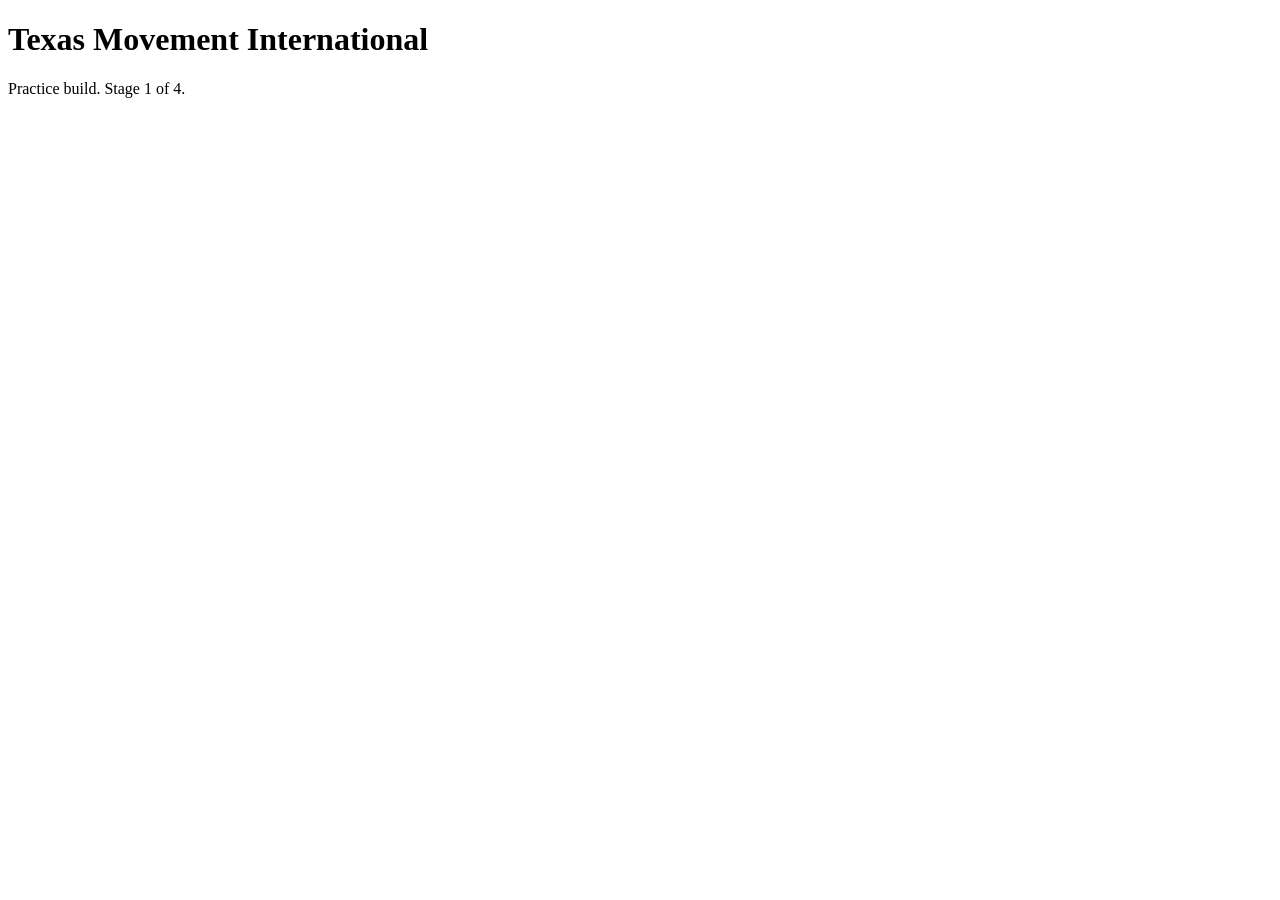
==== index.html @ b26edf48 "Add initial HTML structure for index page" ====
<!DOCTYPE html>
<html lang="en">
<head>
<meta charset="UTF-8">
<meta name="viewport" content="width=device-width, initial-scale=1.0">
<title>Texas Movement International</title>
</head>
<body>
<h1>Texas Movement International</h1>
<p>Practice build. Stage 1 of 4.</p>
</body>
</html>
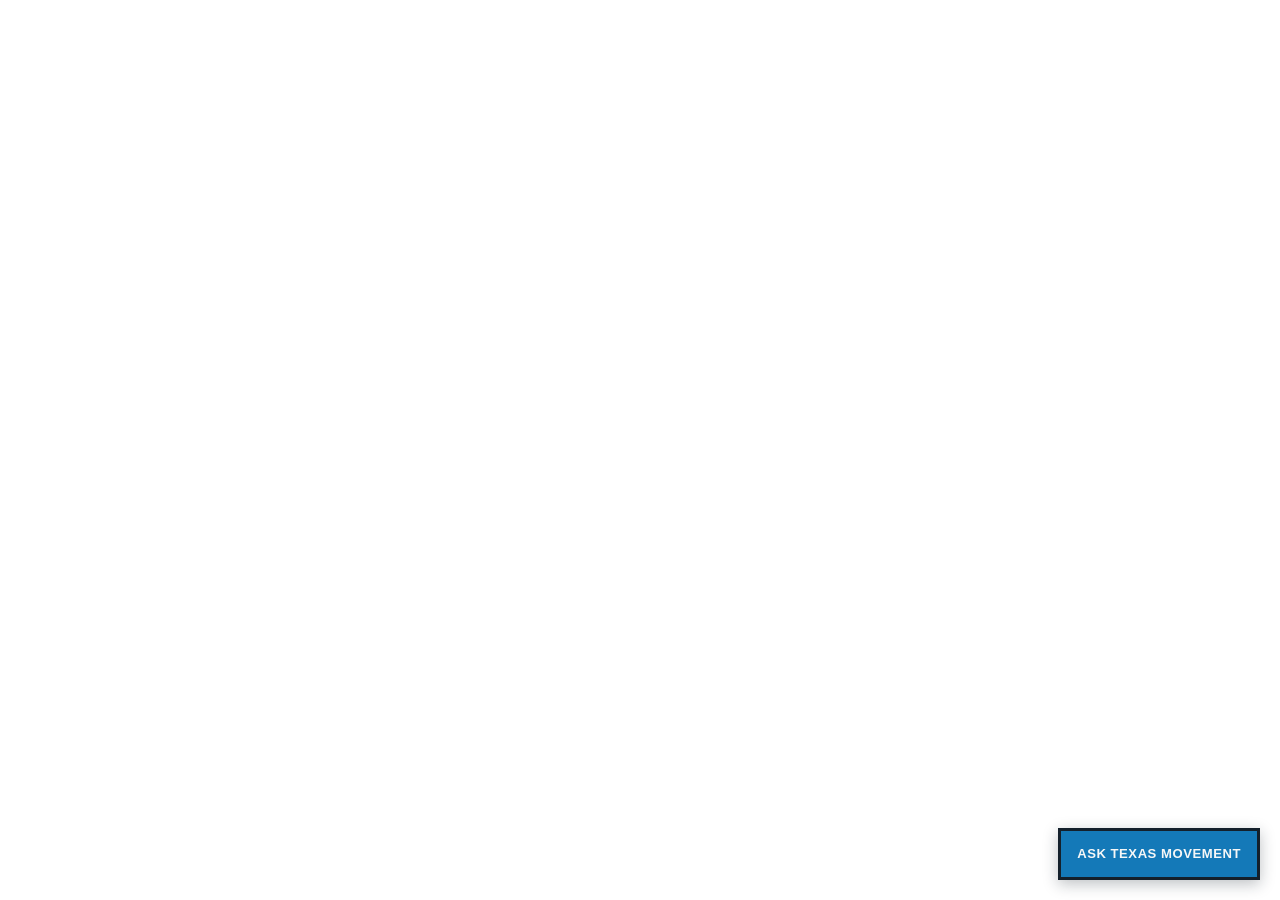
==== commit 7243e700: "Update title and add scripts in index.html" ====
--- a/index.html
+++ b/index.html
@@ -3,10 +3,11 @@
 <head>
 <meta charset="UTF-8">
 <meta name="viewport" content="width=device-width, initial-scale=1.0">
-<title>Texas Movement International</title>
+<title>Texas Movement Chatbot</title>
+<link rel="stylesheet" href="chatbot.css">
 </head>
 <body>
-<h1>Texas Movement International</h1>
-<p>Practice build. Stage 1 of 4.</p>
+<script src="knowledge.js"></script>
+<script src="chatbot.js"></script>
 </body>
 </html>
--- a/chatbot.css
+++ b/chatbot.css
@@ -0,0 +1,65 @@
+.tmi-c-launcher{
+  position:fixed;right:20px;bottom:20px;z-index:1500;
+  background:#1479B8;color:#F6F7F7;
+  border:3px solid #14202B;
+  font:800 .82rem/1.15 sans-serif;letter-spacing:.04em;text-transform:uppercase;
+  padding:12px 16px;min-height:52px;cursor:pointer;
+  box-shadow:0 4px 14px rgba(20,32,43,.28);
+}
+.tmi-c-launcher:hover{background:#14202B}
+
+.tmi-c-panel{
+  position:fixed;right:20px;bottom:86px;z-index:1500;
+  width:366px;max-width:calc(100vw - 40px);
+  height:min(540px,calc(100vh - 130px));
+  display:none;flex-direction:column;
+  background:#F6F7F7;border:3px solid #14202B;
+  box-shadow:0 10px 30px rgba(20,32,43,.3);
+}
+.tmi-c-panel[data-open="true"]{display:flex}
+
+.tmi-c-head{display:flex;align-items:center;justify-content:space-between;gap:10px;
+  padding:12px 14px;background:#14202B;color:#F6F7F7;border-bottom:3px solid #14202B}
+.tmi-c-title{font:800 .95rem/1.2 sans-serif;margin:0}
+.tmi-c-close{background:transparent;border:2px solid #F6F7F7;color:#F6F7F7;
+  width:34px;height:34px;font-size:1.1rem;line-height:1;cursor:pointer;flex:0 0 34px}
+.tmi-c-close:hover{background:#F6F7F7;color:#14202B}
+
+.tmi-c-log{flex:1 1 auto;overflow-y:auto;padding:14px;display:flex;flex-direction:column;gap:10px}
+.tmi-c-msg{max-width:88%;padding:10px 13px;border:2px solid #14202B;
+  font:400 .95rem/1.5 Georgia,serif;white-space:pre-wrap;overflow-wrap:anywhere}
+.tmi-c-msg[data-who="bot"]{align-self:flex-start;background:#E3E6E7;color:#14202B}
+.tmi-c-msg[data-who="user"]{align-self:flex-end;background:#1479B8;color:#F6F7F7}
+.tmi-c-msg[data-who="note"]{align-self:stretch;max-width:100%;background:#F6F7F7;
+  border-style:dashed;font-size:.88rem;color:#46535F}
+.tmi-c-links{align-self:flex-start;display:flex;flex-wrap:wrap;gap:8px;max-width:88%}
+.tmi-c-link{display:inline-block;font:700 .8rem sans-serif;
+  padding:7px 11px;border:2px solid #14202B;background:#F6F7F7;color:#14202B;text-decoration:none}
+.tmi-c-link:hover{background:#1479B8;color:#F6F7F7;border-color:#1479B8}
+
+.tmi-c-privacy{margin:0;padding:9px 14px;background:#E3E6E7;border-top:2px solid rgba(20,32,43,.22);
+  font:400 .74rem/1.4 Georgia,serif;color:#46535F}
+.tmi-c-form{display:flex;gap:8px;padding:12px 14px;border-top:2px solid #14202B;background:#E3E6E7}
+.tmi-c-input{flex:1 1 auto;min-width:0;resize:none;min-height:46px;max-height:110px;
+  padding:11px;border:2px solid #14202B;background:#F6F7F7;color:#14202B;
+  font:400 .95rem/1.4 Georgia,serif;border-radius:0}
+.tmi-c-send{flex:0 0 auto;background:#14202B;color:#F6F7F7;border:2px solid #14202B;
+  font:800 .82rem sans-serif;padding:0 15px;min-height:46px;cursor:pointer}
+.tmi-c-send:hover:not(:disabled){background:#1479B8;border-color:#1479B8}
+.tmi-c-send:disabled{opacity:.5;cursor:not-allowed}
+
+.tmi-c-foot{display:flex;align-items:center;justify-content:space-between;gap:10px;
+  padding:9px 14px;border-top:2px solid rgba(20,32,43,.22);background:#F6F7F7}
+.tmi-c-disclosure{margin:0;font:400 .7rem/1.35 Georgia,serif;color:#46535F;flex:1 1 auto}
+.tmi-c-clear{flex:0 0 auto;background:transparent;border:2px solid rgba(20,32,43,.22);
+  color:#14202B;font:700 .72rem sans-serif;padding:6px 9px;cursor:pointer}
+.tmi-c-clear:hover{border-color:#14202B}
+
+.tmi-c-sr{position:absolute;width:1px;height:1px;margin:-1px;padding:0;overflow:hidden;
+  clip:rect(0 0 0 0);white-space:nowrap;border:0}
+
+@media(max-width:520px){
+  .tmi-c-launcher{right:14px;bottom:14px;padding:11px 13px;font-size:.74rem}
+  .tmi-c-panel{right:14px;left:14px;width:auto;max-width:none;bottom:78px;
+    height:min(70vh,calc(100vh - 118px))}
+}
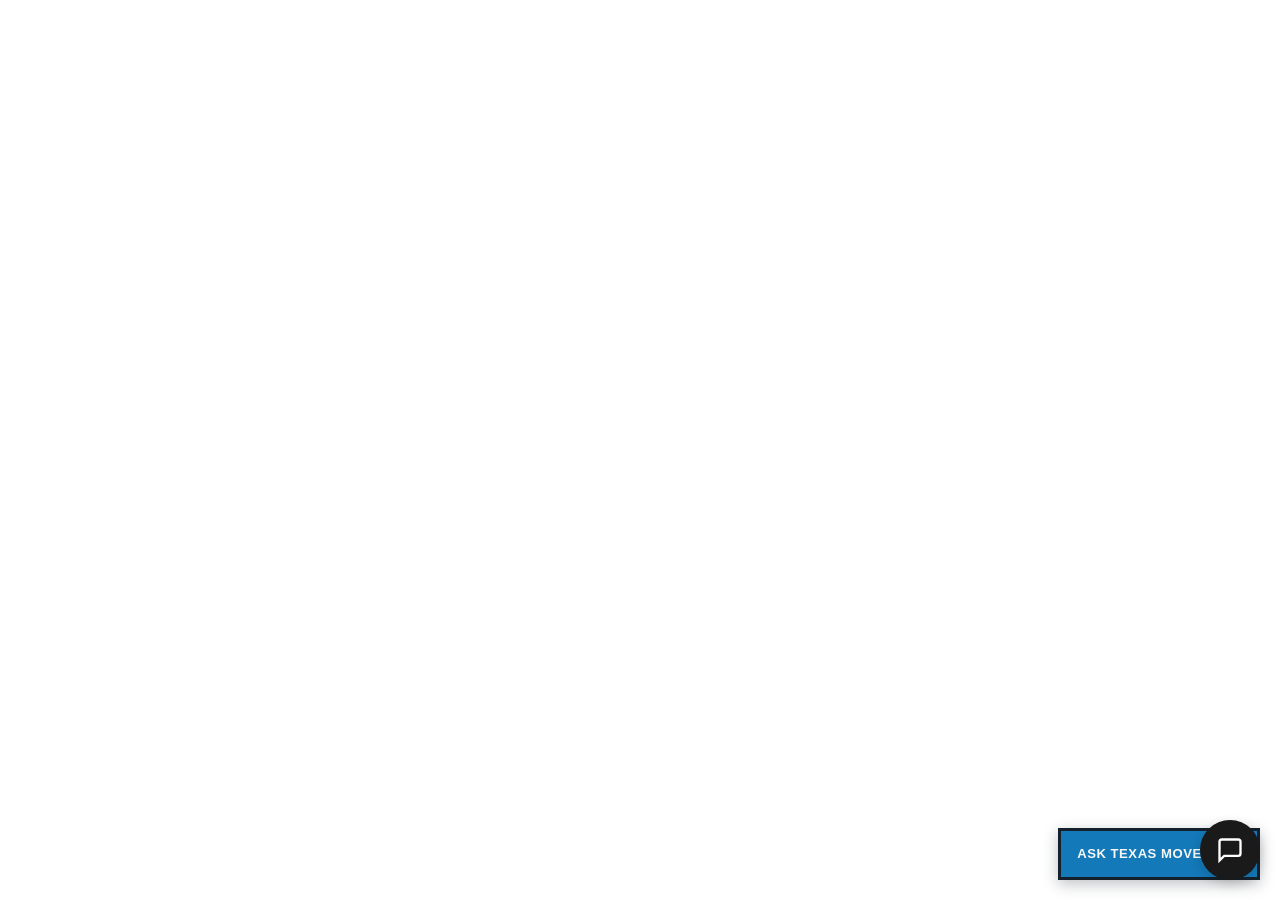
==== commit 2e69787b: "Add deferred script loading for chatbot.js" ====
--- a/index.html
+++ b/index.html
@@ -9,5 +9,6 @@
 <body>
 <script src="knowledge.js"></script>
 <script src="chatbot.js"></script>
+  <script src="/assets/chatbot/chatbot.js" defer></script>
 </body>
 </html>
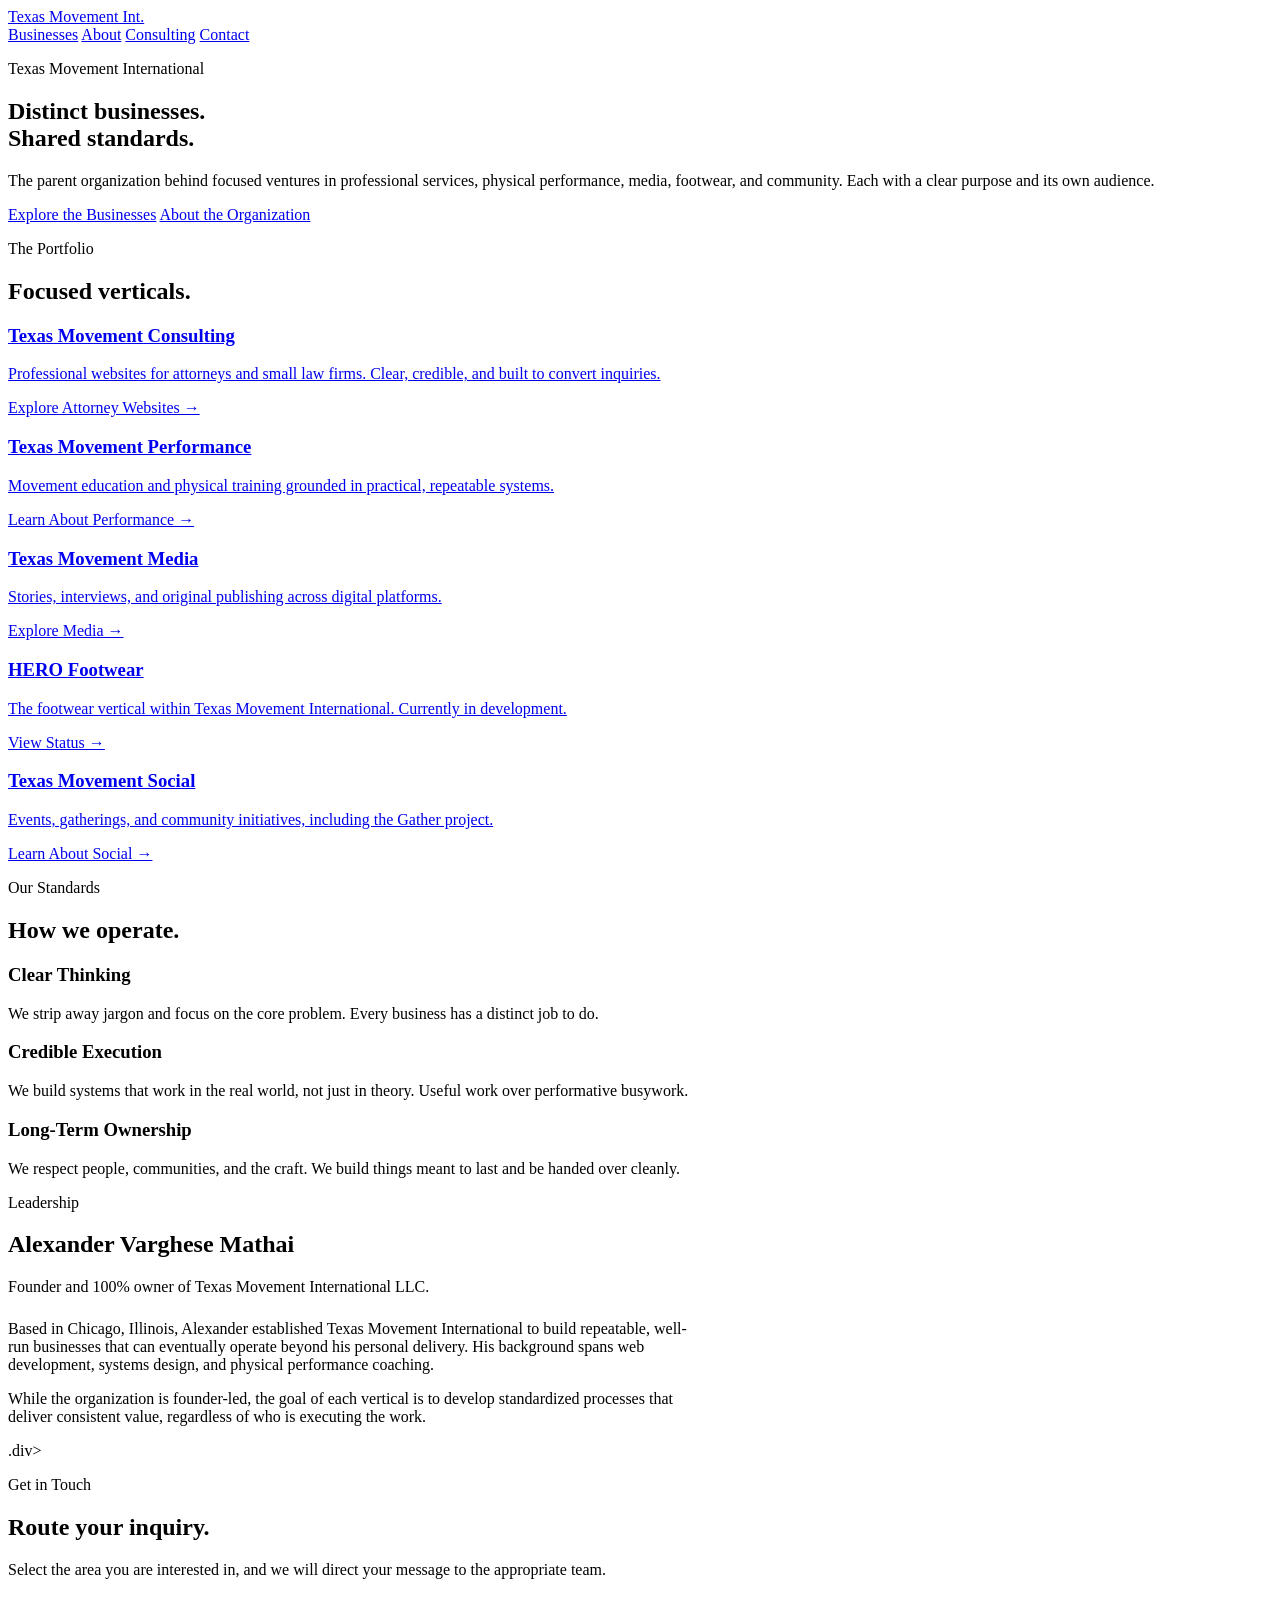
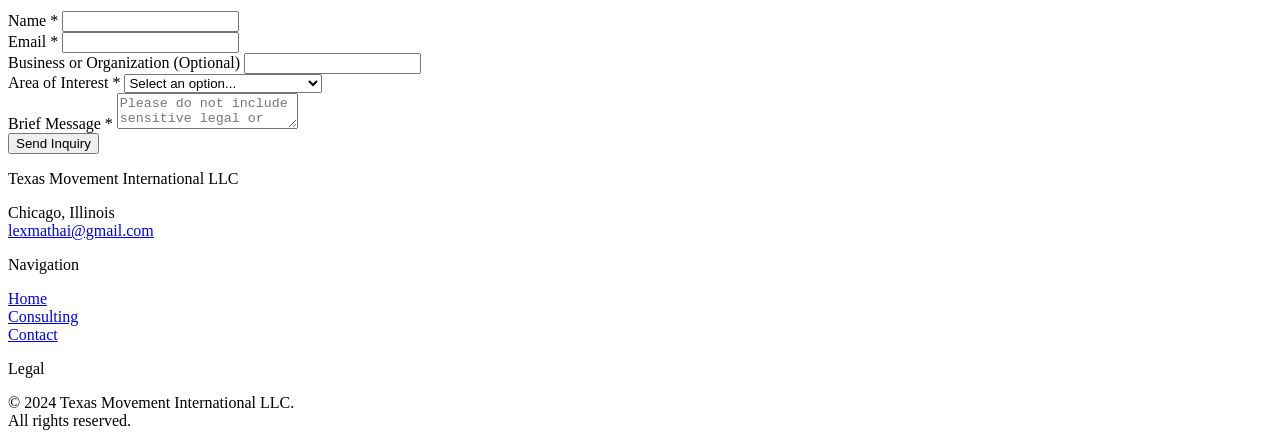
==== commit cab088e0: "Modify title, meta tags, and stylesheet links Updated the title and meta description for better SEO." ====
--- a/index.html
+++ b/index.html
@@ -3,12 +3,173 @@
 <head>
 <meta charset="UTF-8">
 <meta name="viewport" content="width=device-width, initial-scale=1.0">
-<title>Texas Movement Chatbot</title>
-<link rel="stylesheet" href="chatbot.css">
+<title>Texas Movement International</title>
+<meta name="description" content="The parent organization behind focused ventures in professional services, physical performance, media, footwear, and community.">
+<link rel="preconnect" href="https://fonts.googleapis.com">
+<link rel="preconnect" href="https://fonts.gstatic.com" crossorigin>
+<link href="https://fonts.googleapis.com/css2?family=Archivo:wght@400;700;800&family=Source+Serif+4:opsz,wght@8..60,400;600&display=swap" rel="stylesheet">
+<link rel="stylesheet" href="style.css">
 </head>
 <body>
-<script src="knowledge.js"></script>
-<script src="chatbot.js"></script>
-  <script src="/assets/chatbot/chatbot.js" defer></script>
+
+<header class="site-header">
+  <div class="container nav-wrap">
+    <a href="index.html" class="brand">Texas Movement Int.</a>
+    <nav class="nav" aria-label="Primary">
+      <a href="index.html" class="active">Businesses</a>
+      <a href="#about">About</a>
+      <a href="consulting.html">Consulting</a>
+      <a href="#contact">Contact</a>
+    </nav>
+  </div>
+</header>
+
+<main>
+  <!-- HERO -->
+  <section class="section surface">
+    <div class="container">
+      <p class="eyebrow">Texas Movement International</p>
+      <h1 class="display section-title">Distinct businesses.<br>Shared standards.</h1>
+      <p class="lead">The parent organization behind focused ventures in professional services, physical performance, media, footwear, and community. Each with a clear purpose and its own audience.</p>
+      <div class="actions">
+        <a href="#businesses" class="btn">Explore the Businesses</a>
+        <a href="#about" class="btn secondary">About the Organization</a>
+      </div>
+    </div>
+  </section>
+
+  <!-- BUSINESSES -->
+  <section id="businesses" class="section">
+    <div class="container">
+      <p class="eyebrow">The Portfolio</p>
+      <h2 class="display section-title">Focused verticals.</h2>
+      <div class="cards">
+        <a href="consulting.html" class="card">
+          <h3>Texas Movement Consulting</h3>
+          <p>Professional websites for attorneys and small law firms. Clear, credible, and built to convert inquiries.</p>
+          <span class="go">Explore Attorney Websites &rarr;</span>
+        </a>
+        <a href="#performance" class="card">
+          <h3>Texas Movement Performance</h3>
+          <p>Movement education and physical training grounded in practical, repeatable systems.</p>
+          <span class="go">Learn About Performance &rarr;</span>
+        </a>
+        <a href="#media" class="card">
+          <h3>Texas Movement Media</h3>
+          <p>Stories, interviews, and original publishing across digital platforms.</p>
+          <span class="go">Explore Media &rarr;</span>
+        </a>
+        <a href="#hero" class="card">
+          <h3>HERO Footwear</h3>
+          <p>The footwear vertical within Texas Movement International. Currently in development.</p>
+          <span class="go">View Status &rarr;</span>
+        </a>
+        <a href="#social" class="card">
+          <h3>Texas Movement Social</h3>
+          <p>Events, gatherings, and community initiatives, including the Gather project.</p>
+          <span class="go">Learn About Social &rarr;</span>
+        </a>
+      </div>
+    </div>
+  </section>
+
+  <!-- SHARED APPROACH -->
+  <section class="section surface">
+    <div class="container">
+      <p class="eyebrow">Our Standards</p>
+      <h2 class="display section-title">How we operate.</h2>
+      <div class="cards">
+        <div class="card" style="cursor: default;">
+          <h3>Clear Thinking</h3>
+          <p>We strip away jargon and focus on the core problem. Every business has a distinct job to do.</p>
+        </div>
+        <div class="card" style="cursor: default;">
+          <h3>Credible Execution</h3>
+          <p>We build systems that work in the real world, not just in theory. Useful work over performative busywork.</p>
+        </div>
+        <div class="card" style="cursor: default;">
+          <h3>Long-Term Ownership</h3>
+          <p>We respect people, communities, and the craft. We build things meant to last and be handed over cleanly.</p>
+        </div>
+      </div>
+    </div>
+  </section>
+
+  <!-- FOUNDER -->
+  <section id="about" class="section">
+    <div class="container">
+      <div style="max-width: 700px;">
+        <p class="eyebrow">Leadership</p>
+        <h2 class="display section-title">Alexander Varghese Mathai</h2>
+        <p class="lead" style="margin-bottom: 24px;">Founder and 100% owner of Texas Movement International LLC.</p>
+        <p>Based in Chicago, Illinois, Alexander established Texas Movement International to build repeatable, well-run businesses that can eventually operate beyond his personal delivery. His background spans web development, systems design, and physical performance coaching.</p>
+        <p class="small" style="margin-top: 16px;">While the organization is founder-led, the goal of each vertical is to develop standardized processes that deliver consistent value, regardless of who is executing the work.</p>
+     .div>
+    </div>
+  </section>
+
+  <!-- CONTACT -->
+  <section id="contact" class="section surface">
+    <div class="container">
+      <p class="eyebrow">Get in Touch</p>
+      <h2 class="display section-title">Route your inquiry.</h2>
+      <p class="lead" style="margin-bottom: 32px;">Select the area you are interested in, and we will direct your message to the appropriate team.</p>
+      
+      <!-- NOTE: Replace 'YOUR_FORMSPREE_ENDPOINT' with a real Formspree or Netlify Forms endpoint -->
+      <form action="https://formspree.io/f/YOUR_FORMSPREE_ENDPOINT" method="POST" style="max-width: 600px;">
+        <div class="form-group">
+          <label for="name">Name *</label>
+          <input type="text" id="name" name="name" required>
+        </div>
+        <div class="form-group">
+          <label for="email">Email *</label>
+          <input type="email" id="email" name="email" required>
+        </div>
+        <div class="form-group">
+          <label for="organization">Business or Organization (Optional)</label>
+          <input type="text" id="organization" name="organization">
+        </div>
+        <div class="form-group">
+          <label for="interest">Area of Interest *</label>
+          <select id="interest" name="interest" required>
+            <option value="" disabled selected>Select an option...</option>
+            <option value="consulting">Attorney Website / Consulting</option>
+            <option value="performance">Performance</option>
+            <option value="media">Media</option>
+            <option value="hero">HERO Footwear</option>
+            <option value="social">Social / Gather</option>
+            <option value="general">General Inquiry</option>
+          </select>
+        </div>
+        <div class="form-group">
+          <label for="message">Brief Message *</label>
+          <textarea id="message" name="message" required placeholder="Please do not include sensitive legal or personal information in this form."></textarea>
+        </div>
+        <button type="submit" class="btn">Send Inquiry</button>
+      </form>
+    </div>
+  </section>
+</main>
+
+<footer class="site-footer">
+  <div class="container footer-grid">
+    <div>
+      <p class="eyebrow" style="margin-bottom: 8px;">Texas Movement International LLC</p>
+      <p class="small">Chicago, Illinois<br>
+      <a href="mailto:lexmathai@gmail.com">lexmathai@gmail.com</a></p>
+    </div>
+    <div>
+      <p class="eyebrow" style="margin-bottom: 8px;">Navigation</p>
+      <p class="small"><a href="index.html">Home</a><br>
+      <a href="consulting.html">Consulting</a><br>
+      <a href="#contact">Contact</a></p>
+    </div>
+    <div>
+      <p class="eyebrow" style="margin-bottom: 8px;">Legal</p>
+      <p class="small">&copy; 2024 Texas Movement International LLC.<br>All rights reserved.</p>
+    </div>
+  </div>
+</footer>
+
 </body>
 </html>
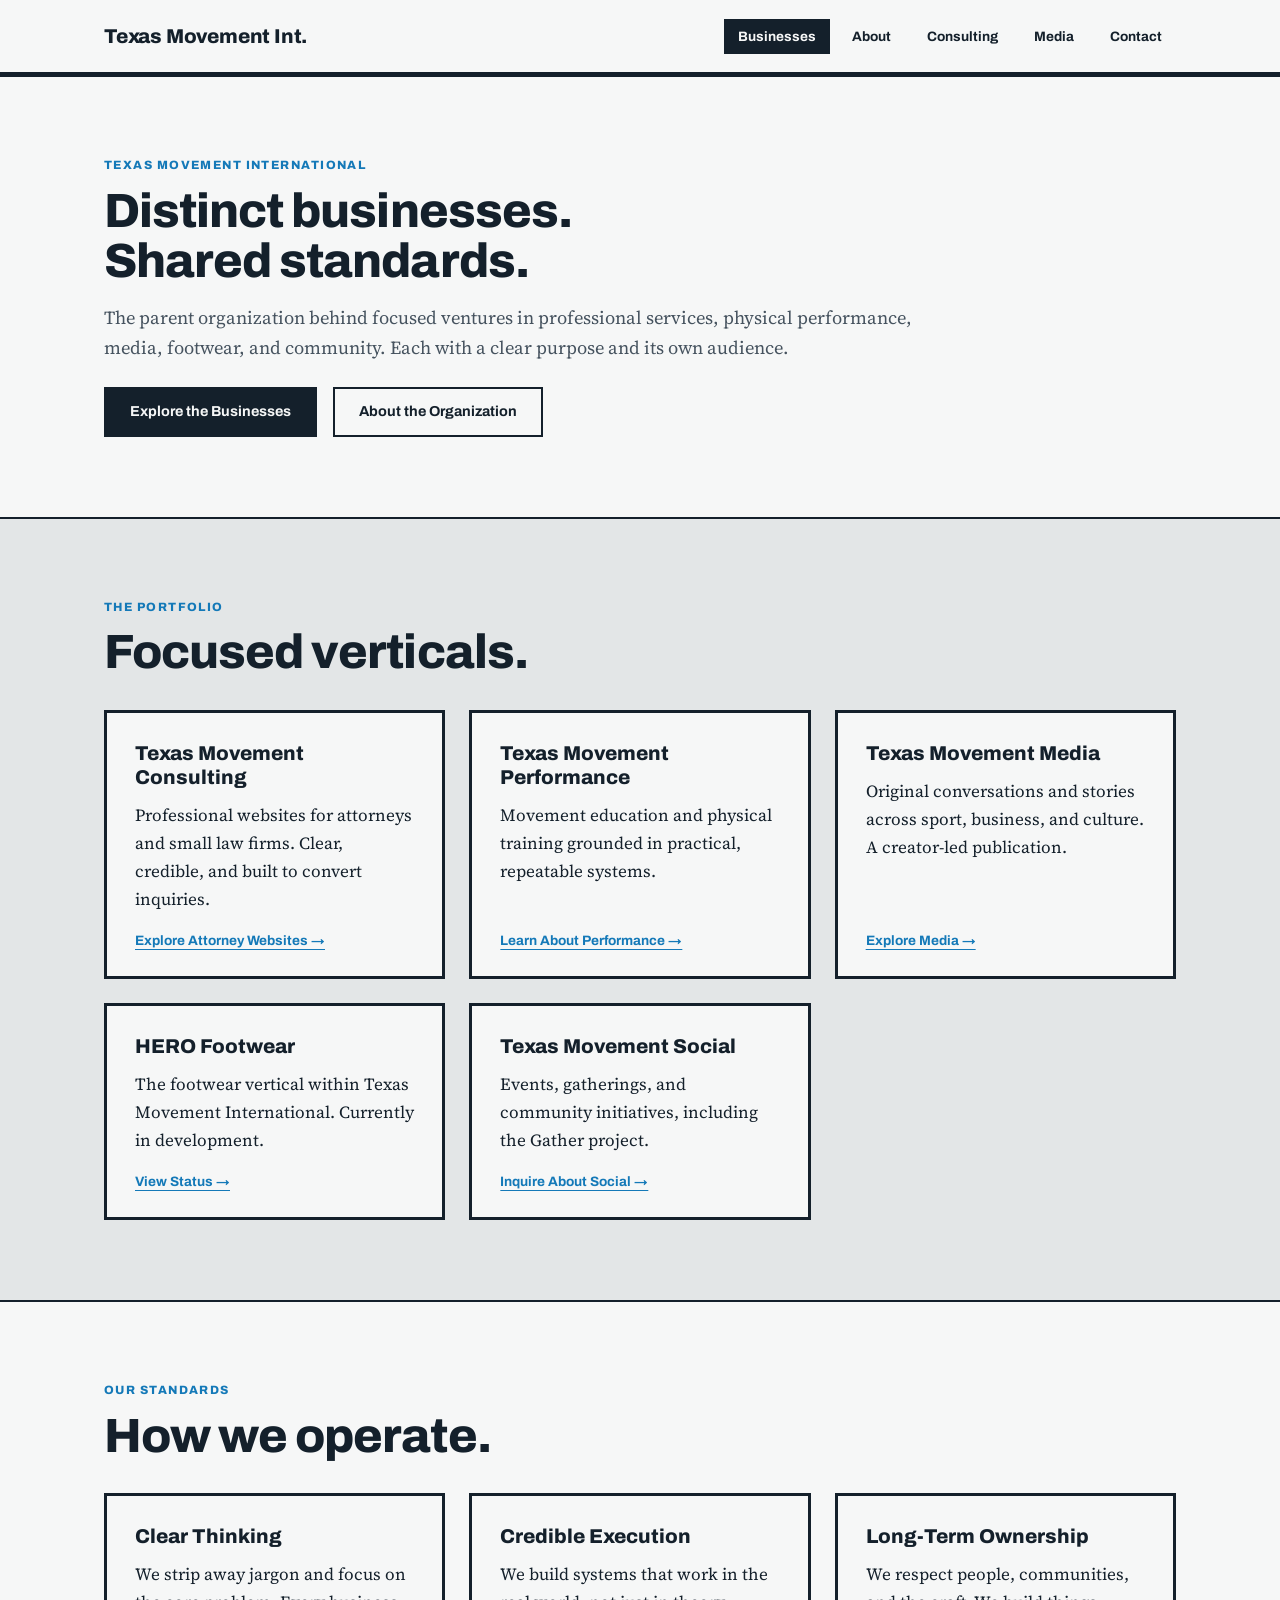
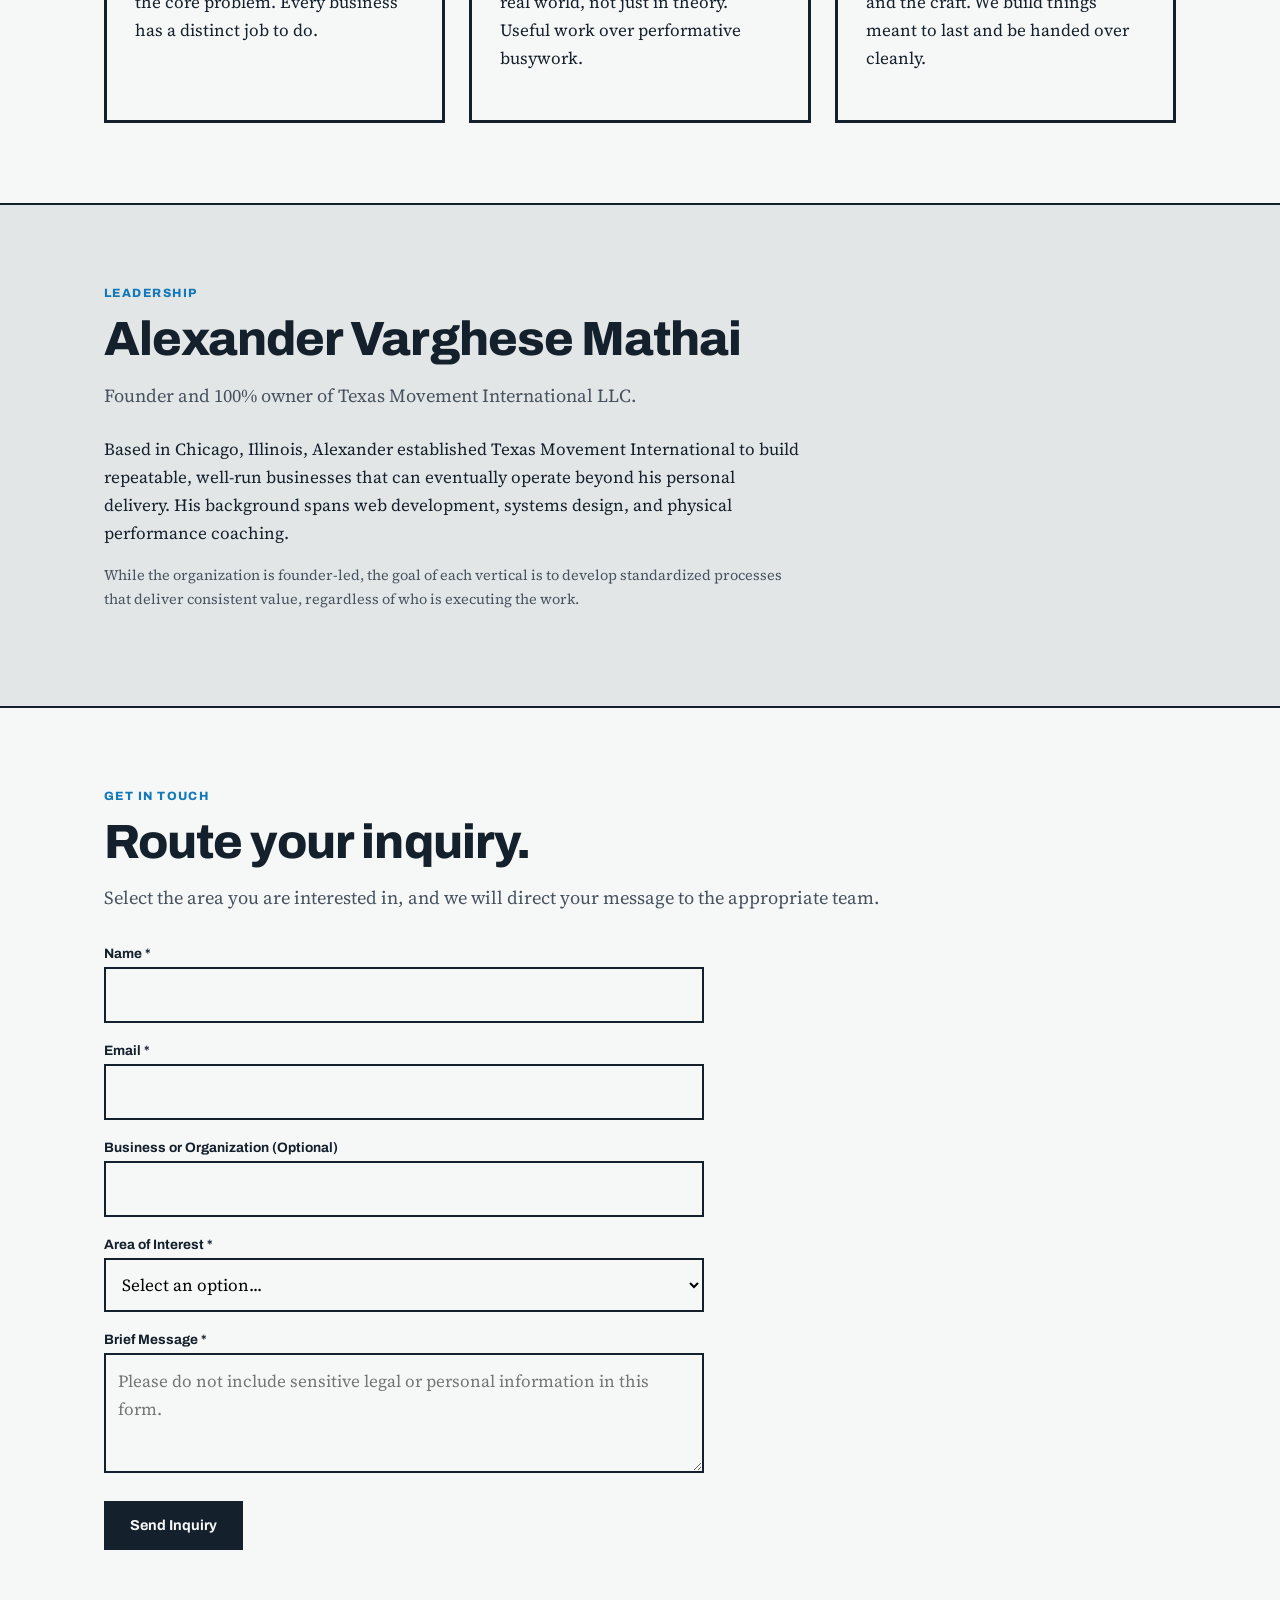
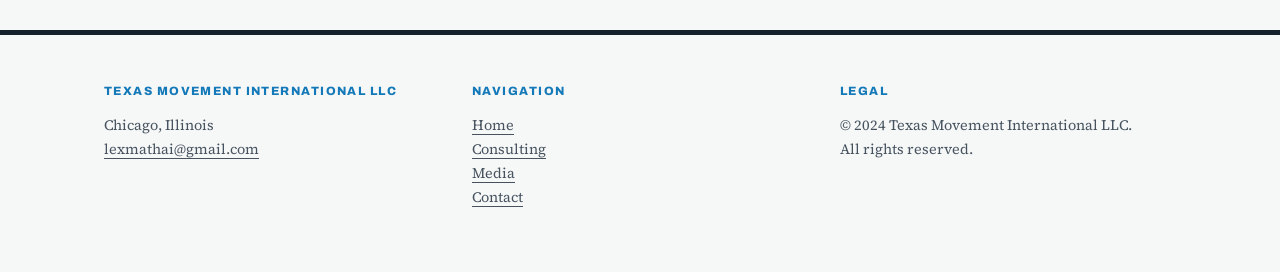
==== commit 883d7e0f: "Update navigation links and content in index.html" ====
--- a/index.html
+++ b/index.html
@@ -19,6 +19,7 @@
       <a href="index.html" class="active">Businesses</a>
       <a href="#about">About</a>
       <a href="consulting.html">Consulting</a>
+      <a href="media.html">Media</a>
       <a href="#contact">Contact</a>
     </nav>
   </div>
@@ -49,25 +50,25 @@
           <p>Professional websites for attorneys and small law firms. Clear, credible, and built to convert inquiries.</p>
           <span class="go">Explore Attorney Websites &rarr;</span>
         </a>
-        <a href="#performance" class="card">
+        <a href="performance.html" class="card">
           <h3>Texas Movement Performance</h3>
           <p>Movement education and physical training grounded in practical, repeatable systems.</p>
           <span class="go">Learn About Performance &rarr;</span>
         </a>
-        <a href="#media" class="card">
+        <a href="media.html" class="card">
           <h3>Texas Movement Media</h3>
-          <p>Stories, interviews, and original publishing across digital platforms.</p>
+          <p>Original conversations and stories across sport, business, and culture. A creator-led publication.</p>
           <span class="go">Explore Media &rarr;</span>
         </a>
-        <a href="#hero" class="card">
+        <a href="hero.html" class="card">
           <h3>HERO Footwear</h3>
           <p>The footwear vertical within Texas Movement International. Currently in development.</p>
           <span class="go">View Status &rarr;</span>
         </a>
-        <a href="#social" class="card">
+        <a href="#contact" class="card">
           <h3>Texas Movement Social</h3>
           <p>Events, gatherings, and community initiatives, including the Gather project.</p>
-          <span class="go">Learn About Social &rarr;</span>
+          <span class="go">Inquire About Social &rarr;</span>
         </a>
       </div>
     </div>
@@ -104,7 +105,7 @@
         <p class="lead" style="margin-bottom: 24px;">Founder and 100% owner of Texas Movement International LLC.</p>
         <p>Based in Chicago, Illinois, Alexander established Texas Movement International to build repeatable, well-run businesses that can eventually operate beyond his personal delivery. His background spans web development, systems design, and physical performance coaching.</p>
         <p class="small" style="margin-top: 16px;">While the organization is founder-led, the goal of each vertical is to develop standardized processes that deliver consistent value, regardless of who is executing the work.</p>
-     .div>
+      </div>
     </div>
   </section>
 
@@ -162,6 +163,7 @@
       <p class="eyebrow" style="margin-bottom: 8px;">Navigation</p>
       <p class="small"><a href="index.html">Home</a><br>
       <a href="consulting.html">Consulting</a><br>
+      <a href="media.html">Media</a><br>
       <a href="#contact">Contact</a></p>
     </div>
     <div>
--- a/style.css
+++ b/style.css
@@ -0,0 +1,81 @@
+:root {
+  --ink: #14202B;
+  --concrete: #E3E6E7;
+  --white: #F6F7F7;
+  --blue: #1479B8;
+  --red: #C8102E;
+  --mute: #46535F;
+  --line: rgba(20, 32, 43, 0.15);
+  --head: "Archivo", "Helvetica Neue", Arial, sans-serif;
+  --body: "Source Serif 4", Georgia, serif;
+  --nav-h: 72px;
+}
+
+* { box-sizing: border-box; }
+html { scroll-behavior: smooth; scroll-padding-top: calc(var(--nav-h) + 24px); }
+body { margin: 0; background: var(--concrete); color: var(--ink); font: 1.0625rem/1.65 var(--body); }
+a { color: inherit; text-underline-offset: 4px; }
+:focus-visible { outline: 3px solid var(--blue); outline-offset: 3px; }
+.container { max-width: 1120px; margin: 0 auto; padding: 0 24px; }
+
+/* Typography */
+.display { font-family: var(--head); font-weight: 800; line-height: 1.05; letter-spacing: -0.02em; margin: 0; }
+.eyebrow { font: 800 0.75rem/1.4 var(--head); letter-spacing: 0.12em; text-transform: uppercase; color: var(--blue); margin: 0 0 12px; }
+.lead { font-size: 1.15rem; max-width: 52rem; color: var(--mute); margin: 0; }
+.small { font-size: 0.9rem; color: var(--mute); }
+
+/* Navigation */
+.site-header { position: sticky; top: 0; z-index: 900; background: var(--white); border-bottom: 3px solid var(--ink); }
+.nav-wrap { display: flex; align-items: center; justify-content: space-between; min-height: var(--nav-h); }
+.brand { font: 800 1.25rem/1 var(--head); text-decoration: none; letter-spacing: -0.01em; }
+.nav { display: flex; gap: 8px; font: 700 0.85rem var(--head); }
+.nav a { text-decoration: none; padding: 8px 12px; border: 2px solid transparent; }
+.nav a:hover { border-color: var(--ink); }
+.nav a.active { background: var(--ink); color: var(--white); border-color: var(--ink); }
+
+/* Buttons */
+.btn { display: inline-flex; align-items: center; justify-content: center; background: var(--ink); color: var(--white); font: 700 0.9rem/1.2 var(--head); padding: 14px 24px; border: 2px solid var(--ink); text-decoration: none; cursor: pointer; min-height: 48px; }
+.btn:hover { background: var(--blue); border-color: var(--blue); }
+.btn.secondary { background: transparent; color: var(--ink); }
+.btn.secondary:hover { background: var(--ink); color: var(--white); }
+.actions { display: flex; gap: 16px; flex-wrap: wrap; margin-top: 24px; }
+
+/* Sections */
+.section { padding: 80px 0; }
+.section.surface { background: var(--white); border-top: 2px solid var(--ink); border-bottom: 2px solid var(--ink); }
+.section-title { font-size: clamp(2rem, 5vw, 3rem); margin: 0 0 16px; }
+
+/* Business Cards */
+.cards { display: grid; grid-template-columns: repeat(auto-fit, minmax(min(300px, 100%), 1fr)); gap: 24px; margin-top: 32px; }
+.card { display: flex; flex-direction: column; padding: 28px; border: 3px solid var(--ink); background: var(--white); text-decoration: none; color: inherit; transition: border-color 0.2s; }
+.card:hover { border-color: var(--blue); }
+.card h3 { font: 800 1.25rem/1.2 var(--head); margin: 0 0 12px; }
+.card p { margin: 0 0 20px; flex-grow: 1; }
+.card .go { font: 700 0.85rem var(--head); color: var(--blue); text-decoration: underline; }
+
+/* Consulting Specifics */
+.pricing-grid { display: grid; grid-template-columns: repeat(auto-fit, minmax(300px, 1fr)); gap: 24px; margin-top: 32px; }
+.pricing-card { border: 3px solid var(--ink); background: var(--white); padding: 32px; }
+.pricing-card.featured { border-color: var(--blue); position: relative; }
+.pricing-card h3 { font: 800 1.5rem var(--head); margin: 0 0 8px; }
+.price { font: 800 2rem var(--head); color: var(--blue); margin: 0 0 24px; }
+.pricing-card ul { list-style: none; padding: 0; margin: 0 0 24px; }
+.pricing-card li { padding: 8px 0; border-bottom: 1px solid var(--line); font-size: 0.95rem; }
+.pricing-card li::before { content: "✓"; color: var(--blue); font-weight: 800; margin-right: 8px; }
+.disclaimer { background: var(--concrete); border-left: 4px solid var(--red); padding: 16px; margin-top: 32px; font-size: 0.9rem; }
+
+/* Forms */
+.form-group { margin-bottom: 20px; }
+.form-group label { display: block; font: 700 0.85rem var(--head); margin-bottom: 6px; }
+.form-group input, .form-group select, .form-group textarea { width: 100%; padding: 12px; border: 2px solid var(--ink); background: var(--white); font: inherit; }
+.form-group textarea { min-height: 120px; resize: vertical; }
+
+/* Footer */
+.site-footer { border-top: 3px solid var(--ink); background: var(--white); padding: 48px 0; }
+.footer-grid { display: grid; grid-template-columns: repeat(auto-fit, minmax(200px, 1fr)); gap: 32px; }
+
+@media (max-width: 600px) {
+  .nav-wrap { flex-direction: column; align-items: flex-start; gap: 16px; padding: 16px 0; }
+  .nav { flex-wrap: wrap; }
+  .section { padding: 48px 0; }
+}
